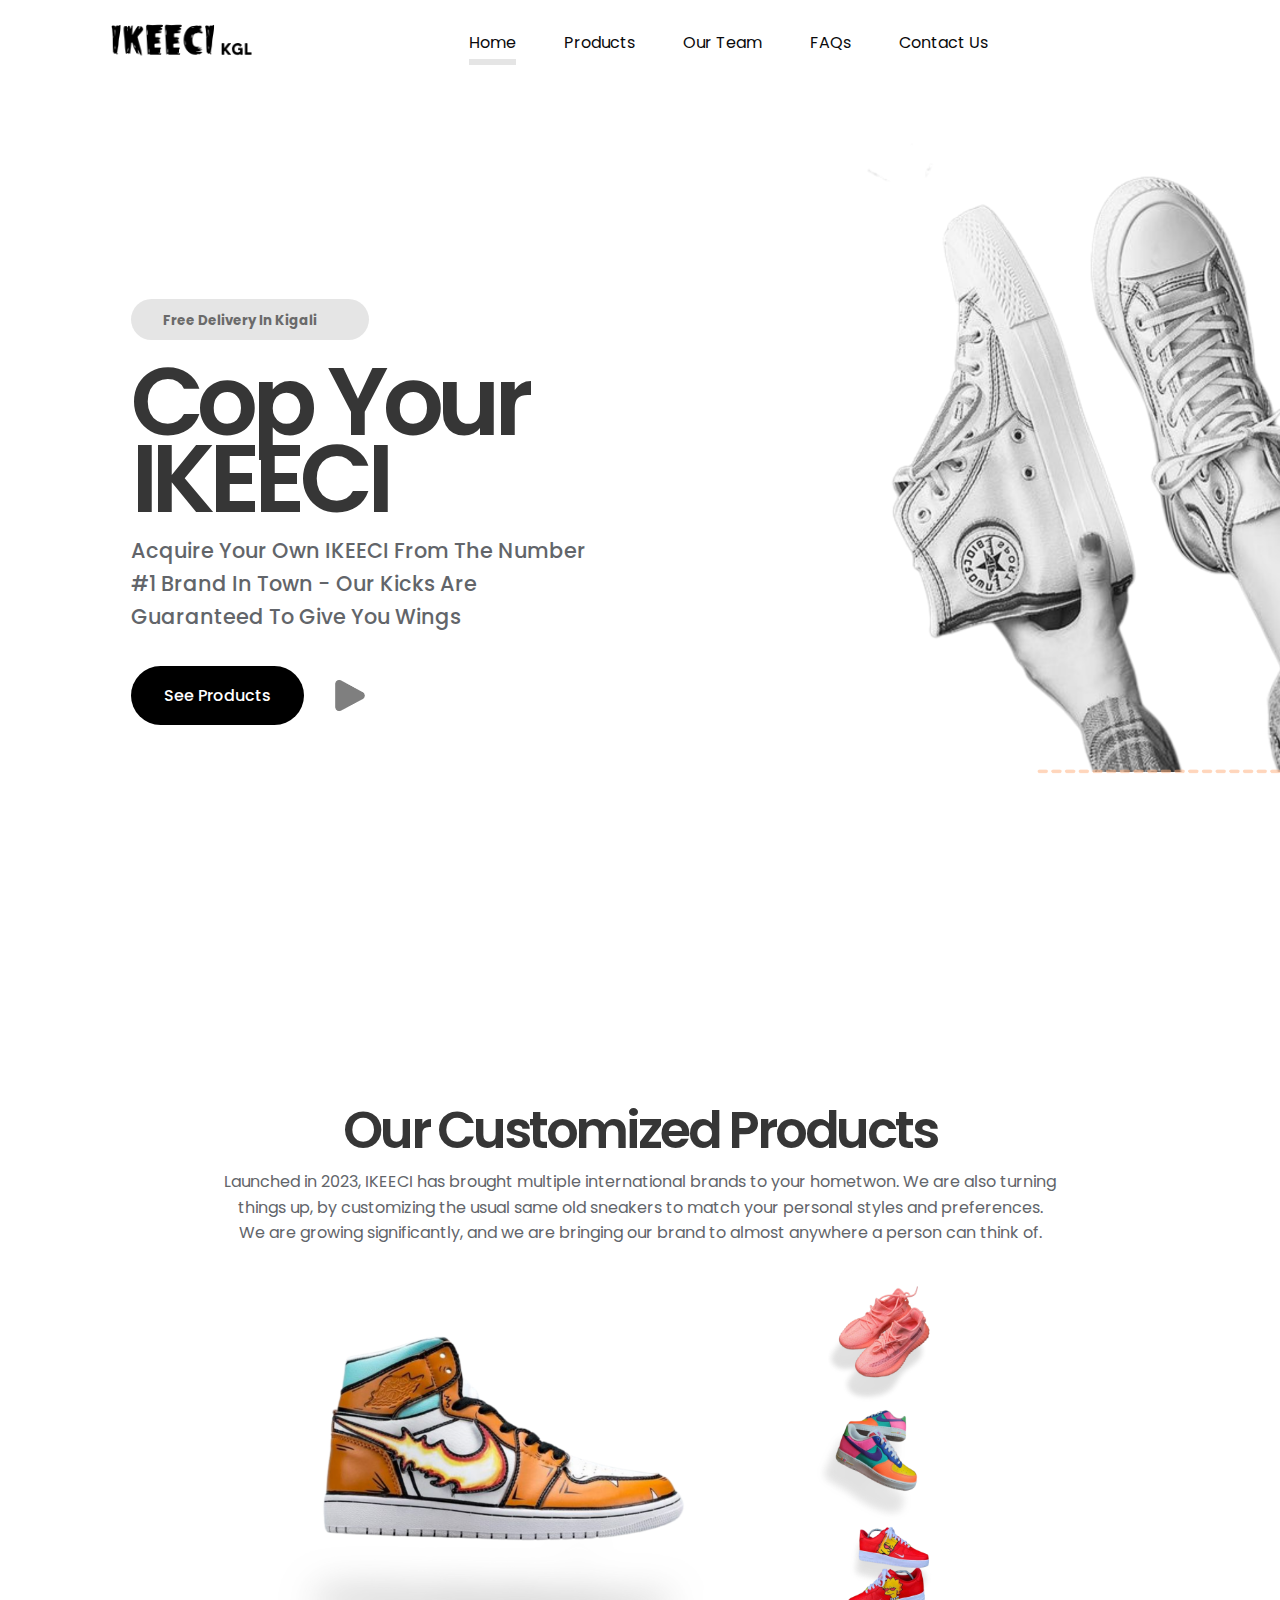
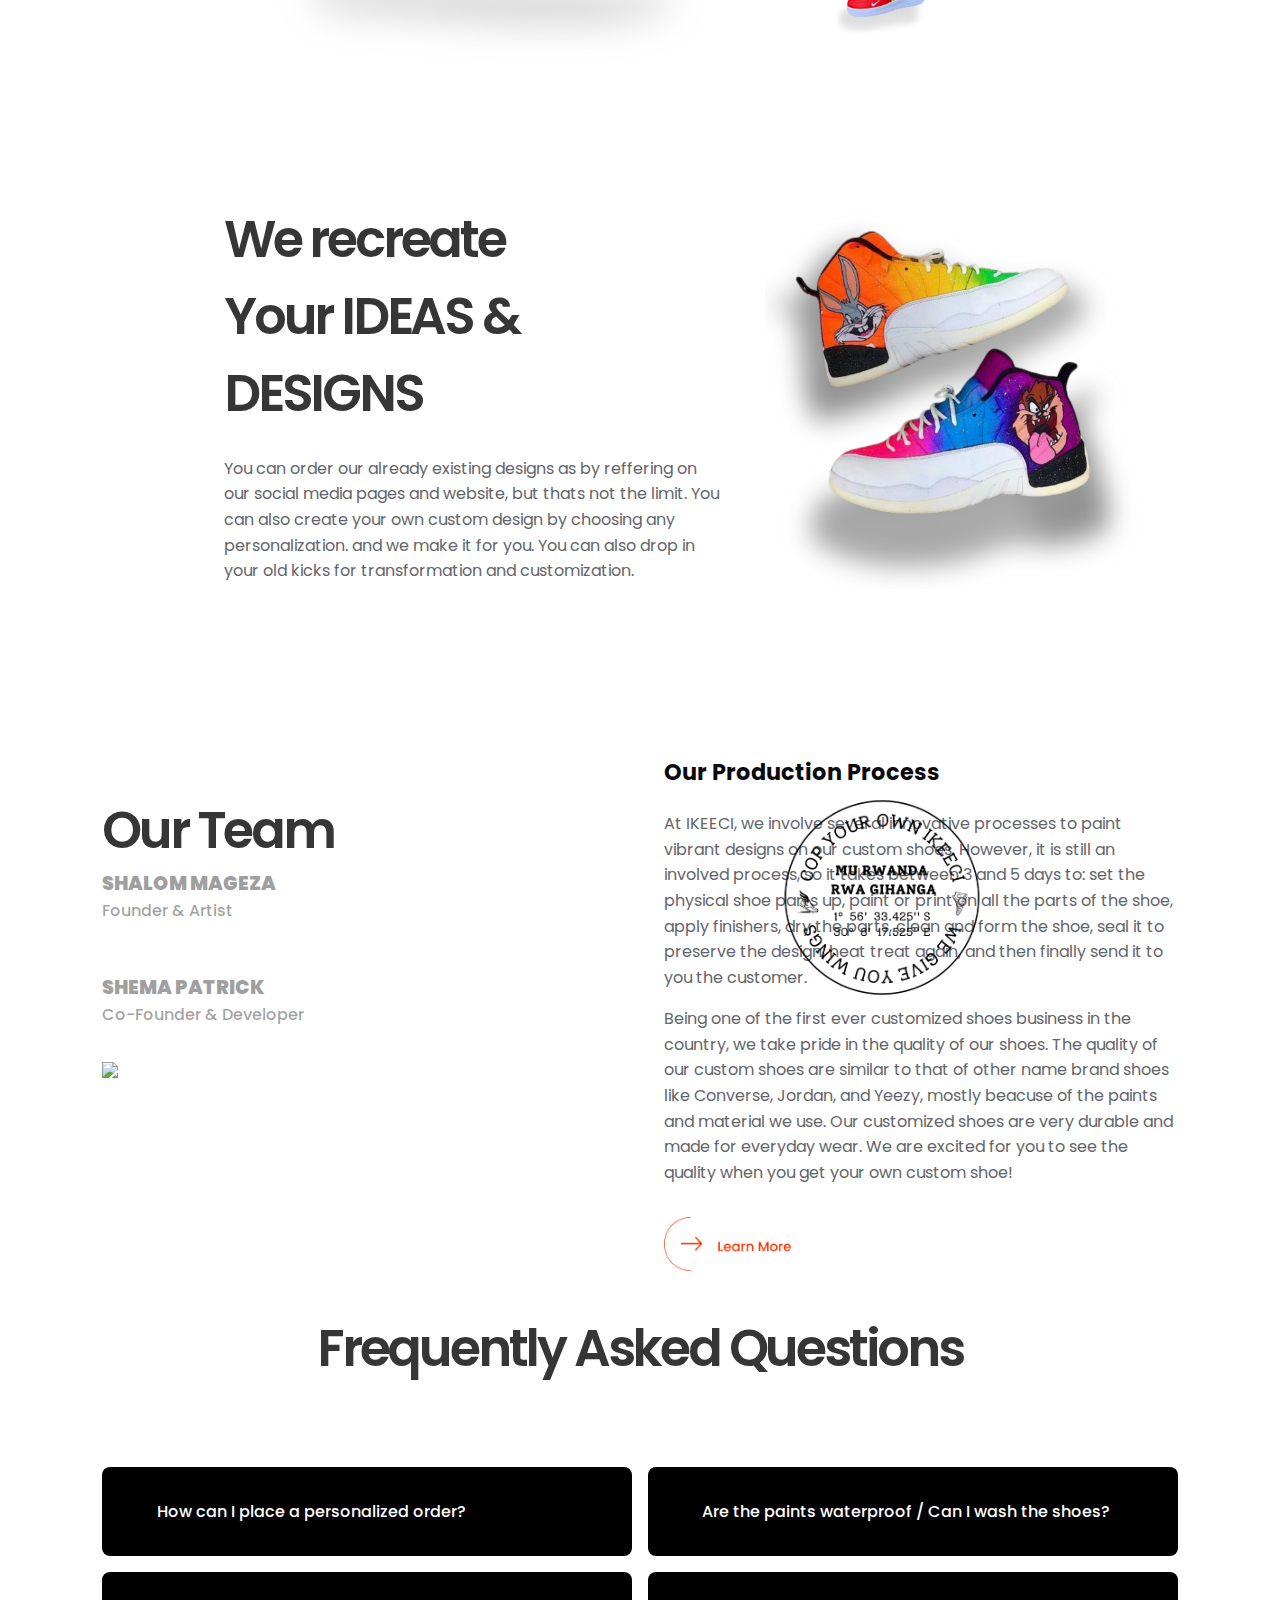
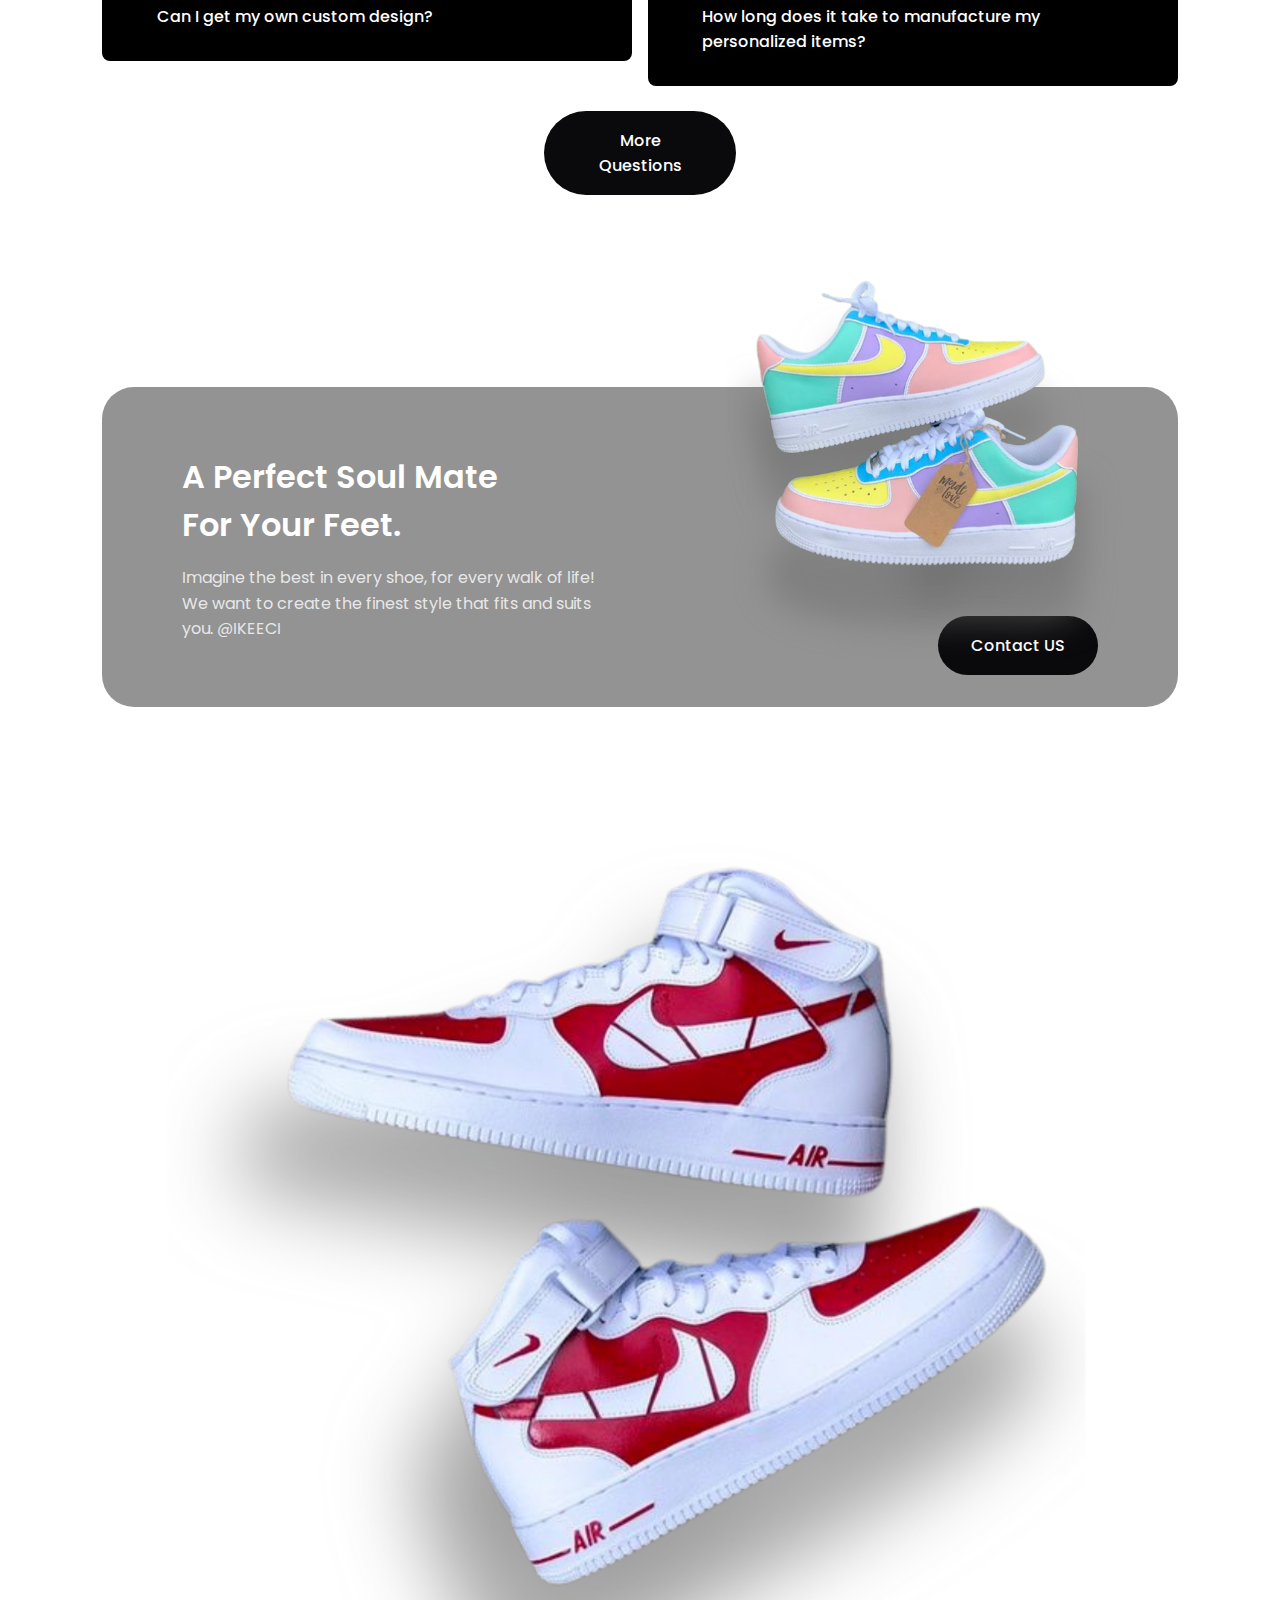
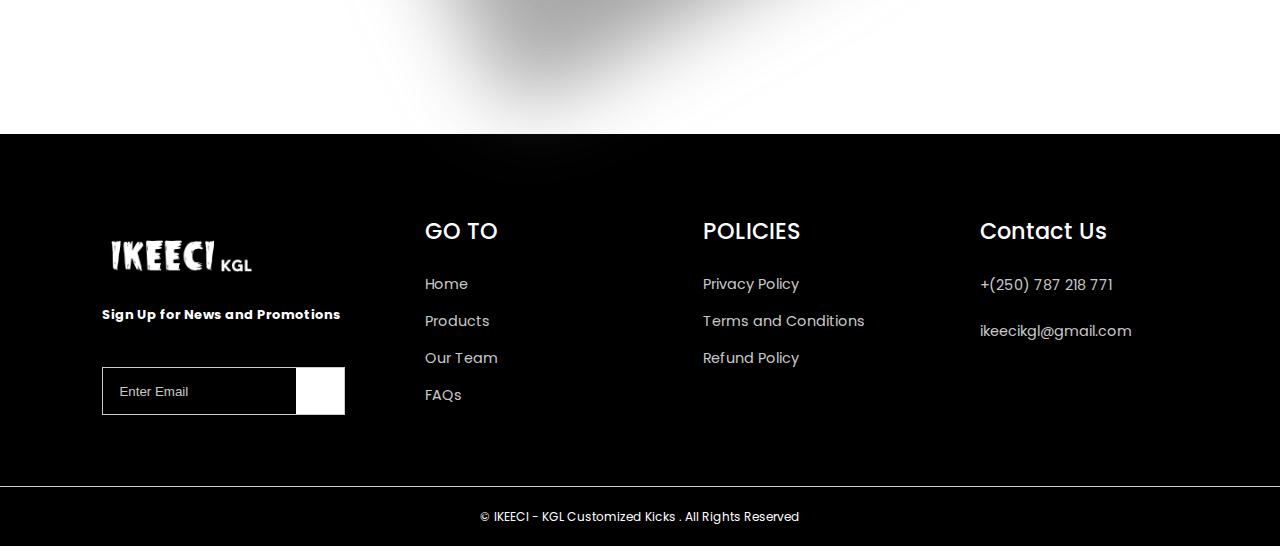
==== index.html @ 84739b05 "Update index.html" ====
<!DOCTYPE html>
<html lang="en">
<head>
    <meta charset="UTF-8">
    <meta http-equiv="X-UA-Compatible" content="IE=edge">
    <meta name="viewport" content="width=device-width, initial-scale=1.0">
    <title>Home - IKEECI</title>

    <!-- GOOGLE FONTS -->
    
    <link rel="preconnect" href="https://fonts.googleapis.com">
    <link rel="preconnect" href="https://fonts.gstatic.com" crossorigin>
    <link href="https://fonts.googleapis.com/css2?family=Abhaya+Libre:wght@800&family=Poppins:ital,wght@0,400;0,500;0,600;0,700;0,800;0,900;1,400;1,500;1,600;1,700;1,800;1,900&display=swap" rel="stylesheet">
     
    <!-- FAVICON -->
    <link rel="icon" type="image/x-icon" href="favicon.ico" />

    <!-- SWIPER JS CDN -->
    <link rel="stylesheet" href="https://unpkg.com/swiper@7/swiper-bundle.min.css"/>

    <!-- ICONSCOUT CDN -->
    <link rel="stylesheet" href="https://unicons.iconscout.com/release/v2.1.6/css/unicons.css">


    <!-- STYLESHEET -->
    <link rel="stylesheet" href="./css/style.css">
</head>
<body>
    <nav>
        <div class="container">
            <a href="index.html" class="logo"><img src="./images/logo2.png"></a>

            <ul>
                <li><a href="index.html" class="active">Home</a></li>
                <li><a href="#products">Products</a></li>
                <li><a href="#why-choose-us">Our Team</a></li>
                <li><a href="faqs.html">FAQs</a></li>
                <li><a href="/contact/index.html" >Contact Us</a></li>
            </ul>
<!-- 
            <input type="text" id="searchBox" placeholder="Search...">
            <button onclick="search()">Search</button>

            <div id="searchResults"></div> -->
            <div class="icons">
                <a><i class="uil uil-search"></i></a>
                <li><a href="cart.html" class="uil uil-shopping-basket" target="_blank"></a></li>
                <a><i class="uil uil-user"></i></a>
            </div>
            
            <button id="menu-btn"><i class="uil uil-bars"></i></button>
            <button id="close-btn"><i class="uil uil-multiply"></i></button>
        </div>
    </nav>
    <!--========================= END OF NAVBAR ========================-->




    <header>
        <div class="container">
            <div class="info">
                <div class="delivery">
                    <small><b>Free Delivery In Kigali</b></small>
                    <i class="uil uil-truck"></i>
                </div>
                <h1>Cop Your IKEECI </h1>
                <p>
                    Acquire Your Own IKEECI From The Number #1 Brand In Town - Our Kicks Are Guaranteed To Give You Wings
                </p>
                <div class="cta">
                    <a href="#products" class="btn btn-primary">See Products</a>
                    <a href="#" id="show-commercial-btn"><img src="./images/play.png"></a>
                </div>
            </div>

            <div class="header-image">
                <img src="./images/header.png">
            </div>
        </div>
    </header>
    <!--========================= END OF HEADER =========================-->


    <section id="commercial">
        <div class="container">
            <video controls autoplay>
                <source src="./images/commercial.mp4" type="video/mp4">
            </video>
            <div class="commercial-pictures">
                <img src="./images/3.png">
                <img src="./images/1.png">
                <img src="./images/2.png">
              </div>
        </div>
    </section>
    <!--======================== END OF COMMERCIAL ============================-->




    <section id="products">
        <div class="container">
            <H2>Our Customized Products</H2>
            <p>
                Launched in 2023, IKEECI has brought multiple international brands to your hometwon. 
                We are also turning things up, by customizing the usual same old sneakers to match 
                your personal styles and preferences. We are growing significantly, 
                and we are bringing our brand to almost anywhere a person can think of.
            </p>

            <img src="/images/product.png" alt="">

            <article>
                <div class="info">
                    <h2>We recreate <br> Your IDEAS & DESIGNS</h2>
                    <p>
                        You can order our already existing designs as by reffering on our social media pages and website,
                        but thats not the limit. You can also create your own custom design by choosing any personalization. 
                        and we make it for you. You can also drop in your old kicks for transformation and customization.
                    </p>
                </div>
                <div class="image">
                    <img src="./images/2.png">
                </div>
            </article>
        </div>
    </section>
    <!--=============================== END OF PRODUCTS ============================-->




    <section id="why-choose-us">
        <div class="container">
            <div class="head">
                <div class="left">
                    <h2>Our Team</h2>
                    <h6 style="font-size:larger; color: rgba(0, 0, 0, 0.372); "><b>SHALOM MAGEZA</b></h6>
                    <h5 style="font-size:medium; color: rgba(0, 0, 0, 0.372); ">Founder & Artist </h5>
                    
                    <br>
                    <br>
                    
                    <h6 style="font-size:larger; color: rgba(0, 0, 0, 0.372); "><b>SHEMA PATRICK</b></h6>
                    <h5 style="font-size:medium; color: rgba(0, 0, 0, 0.372); ">Co-Founder & Developer</h5>
                
                    
<!--                     <p style="margin-right: 15rem;" >
                        <br><b>Shalom Mageza</b> is the lead artist and founder of IKEECI - KGL Customzed Kicks. After completing
                        his first ever pair of custom sneakers in 2020 and posting them, Shalom was bombarded with
                        messages asking how people could get their hands on his shoes. He has now brought them to you
                        through IKEECI. You can now be assured that with Shalom's talent and experftise, you will own  
                        a piece wearable art that is not only unique and beautiful, but also extremely functional.
                    </p>
 -->
                    
                </div>
                
                <div class="right">
                    <div class="image">
                        <img src="./images/Stamp.png">
                    </div>
                </div>
            </div>

            <article style="margin-top: -10rem; margin-bottom:-10rem;" >
                <div class="image">
                    <img src="./images/why choose us.png">
                </div>
                <div class="info">
                    <h4 style="margin-top: -7rem;">Our Production Process</h4>
                    <p>
                        At IKEECI, we involve several innovative processes to paint vibrant designs on our custom shoes. 
                        However, it is still an involved process, so it takes between 3 and 5 days to: set the physical 
                        shoe parts up, paint or print on all the parts of the shoe, apply finishers, dry the parts, clean and form the shoe, 
                        seal it to preserve the design, heat treat again, and then finally send it to you the customer.
                    </p>
                    <p>
                        Being one of the first ever customized shoes business in the country, we take pride in the quality 
                        of our shoes. The quality of our custom shoes are similar to that of other name brand shoes like Converse, 
                        Jordan, and Yeezy, mostly beacuse of the paints and material we use. Our customized shoes are very durable 
                        and made for everyday wear. We are excited for you to see the quality when you get your own custom shoe!
                    </p>
                    <a href="#"><img src="./images/learn more.png"></a>
                </div>
            </article>
        </div>
    </section>
    <!--=============================== END OF WHY CHOOSE US ============================-->



    <section style="margin-top: -2rem;" id="faqs">
        <div class="container">
            <h2>Frequently Asked Questions</h2>
            <div class="content">

                <article>
                    <div class="icon"><i class="uil uil-plus"></i></div>
                    <div class="detail">
                        <h4>How can I place a personalized order?</h4>
                        <p>You can order our existing designs from our social media and website, or also create your own custom design by choosing any personalization. 
                            Send us a DM, email, or call us on our provided contacts</p>
                    </div>
                </article>

                <article>
                    <div class="icon"><i class="uil uil-plus"></i></div>
                    <div class="detail">
                        <h4>Are the paints waterproof / Can I wash the shoes?</h4>
                        <p>We use high quality waterproof leather paints. Yes you can wash the shoes.
                           Our items are primed before painting and the paint is sealed to fully retain its colors.</p>
                    </div>
                </article>

                <article>
                    <div class="icon"><i class="uil uil-plus"></i></div>
                    <div class="detail">
                        <h4>Can I get my own custom design?</h4>
                        <p>Each pair is painted to order and can therefore be completely personalized. You can send us any photo and description of your idea to create your own design.</p>
                    </div>
                </article>

                <article>
                    <div class="icon"><i class="uil uil-plus"></i></div>
                    <div class="detail">
                        <h4>How long does it take to manufacture my personalized items?</h4>
                        <p>After receiving an order, contacted the customer and have agreed on the design, we start painting and it takes up to 3 business days to be complete.</p>
                    </div>
                </article>
            </div>

            <a href="/faqs.html" class="btn"> More Questions</a>
        </div>
    </section>




    <section id="cta">
        <div class="container">
            <div class="info">
                <h3>A Perfect Soul Mate
                    <br>For Your Feet.</h3>
                <p>Imagine the best in every shoe, for every walk of life! 
                    We want to create the finest style that fits and suits you. @IKEECI</p>
            </div>
            <div class="image">
                <img style="width: 30rem;" src="./images/cta.png">
            </div>
            <a href="contact.html" class="btn">Contact US</a>
        </div>
    </section>
    <!--========================= END OF CT =========================-->


    <section id="why-choose-us">
        <div class="container">
            <div class="head">
                <div class="left">
                    <br><br><br>
                    <img style="margin-top:-10rem; margin-bottom:-12rem; " src="/images/1.png" alt="">
                </div>
            </div>
        </div>


    <footer>
        <div class="container">
            <div class="f1">
                <div class="logo">
                    <img src="./images/logo3.png">
                </div>
                <h6>Sign Up for News and Promotions</h6>
                <br><br>
                <div class="subscribe">
                    <input type="email" placeholder="Enter Email">
                    <button><i class="uil uil-arrow-right"></i></button>
                </div>
            </div>

            <div class="f2">
                <h4>GO TO</h4>
                <ul>
                    <li><a href="index.html">Home</a></li>
                    <li><a href="#products">Products</a></li>
                    <li><a href="#why-choose-us">Our Team</a></li>
                    <li><a href="faqs.html">FAQs</a></li>
                    
                </ul>
            </div>

            <div class="f3">
                <h4>POLICIES</h4>
                <ul>
                    <li><a href="/terms.html" target="_blank">Privacy Policy</a></li>
                    <li><a href="/terms.html" target="_blank">Terms and Conditions</a></li>
                    <li><a href="/terms.html" target="_blank">Refund Policy</a></li>
                </ul>
            </div>

            <div class="f4">
                <h4>Contact Us</h4>
                <p>
                    +(250) 787 218 771<br><br>
                    ikeecikgl@gmail.com
                </p>
                <ul class="socials">
                    <li><a href="https://instagram/apple" target="_blank"><i class="uil uil-instagram-alt"></i></a></li>
                    <li><a href="https://facebook/apple" target="_blank"><i class="uil uil-facebook"></i></a></li>
                    <li><a href="https://twitter/apple" target="_blank"><i class="uil uil-twitter"></i></a></li>
                </ul>
            </div>
        </div>

        <div class="copyright">
            <small> &copy; IKEECI - KGL Customized Kicks . All Rights Reserved</small>
        </div>
    </footer>

    <!-- SWIPER JS CDN -->
    <script src="./main.js"></script>

    <script>
        // open video
        const showCommercialBtn = document.querySelector("#show-commercial-btn");
        const commercial = document.querySelector("#commercial");
        showCommercialBtn.addEventListener('click', () => {
            commercial.style.display = "grid";
        });

        // close video
        document.body.addEventListener('click', (e) => {
            if(e.target.id === "commercial") {
                commercial.style.display = "none";
            }
        })
    </script>
</body>
</html>
---- css/style.css ----
:root {
  --color-primary: #000000;
  --color-primary-variant: #2727271f;
  --color-black: #0a0a0c;
  --color-dark: #62656a;
  --color-white: #fff;
  --color-light: rgba(255, 255, 255, 0.8);

  --width: 84%;
  --mobile-width: 92%;
}

* {
  margin: 0;
  padding: 0;
  outline: 0;
  border: 0;
  text-decoration: none;
  list-style: none;
  box-sizing: border-box;
}

html {
  scroll-behavior: smooth;
}

body {
  font-family: "Poppins", sans-serif;
  color: var(--color-dark);
  background: var(--color-white);
}

.container {
  width: var(--width);
  margin: 0 auto;
}

.logo img{
  width: 15rem;
}

img {
  width: 100%;
}

a {
  color: var(--color-black);
  transition: all 300ms ease;
}


h1,
h2,
h3,
h4,
h5 {
  color: rgb(54, 54, 54);
  font-weight: 600;
}

h1 {
  font-size: 6rem;
  letter-spacing: -0.4rem;
  line-height: 0.8;
}

h2 {
  font-size: 3.2rem;
  letter-spacing: -0.2rem;
}

h3 {
  font-size: 2rem;
}

h4,
h5 {
  font-size: 1.4rem;
  font-family: "poppins";
  font-weight: 500;
  color: var(--color-dark);
}

h5 {
  font-size: 0.9rem;
}

h6 {
  font-size: small;
  color: #fff;
}


p {
  line-height: 1.6;
}

.btn {
  padding: 1rem 2rem;
  border-radius: 3rem;
  font-weight: 500;
  background: var(--color-black);
  color: var(--color-white);
  border: 1px solid transparent;
  cursor: pointer;
  transition: all 300ms ease;
}

.btn:hover {
  background: var(--color-white);
  color: var(--color-black);
  border: 1px solid var(--color-black);
}

.btn-primary {
  background: var(--color-primary);
  color: var(--color-white);
}

section {
  max-width: 100vw;
  padding: 12rem 0 0;
}

/* ==================== NAVBAR ===================== */
nav {
  width: 100vw;
  height: 5rem;
  display: grid;
  place-items: center;
  position: fixed;
  z-index: 2;
  background: white;
}

/*
#searchBox {
  width: 200px;
  padding: 10px;
  margin-right: 10px;
}

#searchResults {
  margin-top: 20px;
  font-size: 16px;
  font-weight: bold;
}

*/


/* styles for navbar when window is scrolled using JavaScript */
.window-scroll {
  background: var(--color-primary);
  box-shadow: 0 1rem 1rem rgba(0, 0, 0, 0.1);
}

.window-scroll .logo{
  width: 5rem;
  content: url(images/logo2.png);
}

.window-scroll a{
  color: var(--color-white);
}

nav button {
  display: none;

}

nav .container {
  display: flex;
  justify-content: space-between;
  align-items: center;
}

nav .container ul {
  display: flex;
  gap: 3rem;
}

nav .container ul a {
  padding: 0 0 0.3rem;
}

nav .container ul a.active {
  border-bottom: 6px solid var(--color-primary-variant);
}

nav a:hover {
  color: var(--color-primary-variant);
}

nav .icons {
  display: flex;
  gap: 2rem;
  font-size: 1.2rem;
}

/* ====================== HEADER ======================= */
header {
  background: url("./images/header\ vector.png") no-repeat center center/cover;
  height: 100vh;
  max-width: 100vw;
  position: relative;
  top: 5rem;
  display: grid;
  place-items: center;
}

header .container {
  display: grid;
  grid-template-columns: 30rem auto 17rem;
  align-items: center;
  max-height: 100%;
  margin-top: -3rem;
}

header .header-image{
  width: 40rem;
  margin-left: 15rem;
}

header .container .info .delivery {
  background: var(--color-primary-variant);
  width: max-content;
  padding: 0.5rem 2rem;
  border-radius: 2rem;
  color: var(--color-black);
  margin-bottom: 1.5rem;
}

header .container .info .delivery i {
  display: inline-block;
  transform: rotateY(180deg);
  margin-left: 1rem;
}

header .container .info .delivery {
color: rgb(106, 106, 106);
}

header .container .info p {
  font-size: 1.3rem;
  font-weight: 500;
  margin: 1rem 0 2rem;
}

header .container .info .cta {
  display: flex;
  align-items: center;
}

header .container .info .cta img {
  width: 3rem;
  transition: all 300ms ease;
  opacity: 50%;
}


header .container .info .cta img:hover {
  opacity: 100%;
}


header .container .info .cta a:last-child {
  display: flex;
  align-items: center;
  gap: 1rem;
  margin-left: 1.4rem;
  font-weight: 500;
}

header .container .info .cta a:last-child:hover {
  color: var(--color-dark);
}

header .container .info .cta a:last-child:hover img {
  filter: saturate(0);
}

/* ============================ COMMERCIALS ======================= */
section#commercial {
  background: var(--color-primary-variant);
  width: 100vw;
  height: 100vh;
  position: fixed;
  top: 0;
  left: 0;
  z-index: 10;
  padding: 0;
  display: grid;
  place-items: center;
  display: none;
}

section#commercial .container {
  width: 50%;
  box-shadow: 0 2rem 3rem rgba(0, 0, 0, 0.5);
  background-color: #62656a6b;
  display: flex;
  flex-wrap: wrap;
}


section#commercial .container video {
  width: 50%;
}

section#commercial .container .commercial-pictures {
  margin: 6rem;
  flex: 25%;
  max-width: 25%;
  padding: 0 4px;
}


section#commercial .container .commercial-pictures img {
  margin-top: 8px;
  vertical-align: middle;
  height: 11rem;
}



/* ============================= PRODUCTS ============================= */
section#products .container {
  width: 65%;
}

section#products .container > h2,
section#products .container > p {
  text-align: center;
}

section#products article {
  display: grid;
  grid-template-columns: 1fr 1fr;
  align-items: center;
  margin-top: 5rem;
}

section#products article p {
  margin: 1.5rem 0 1rem;
}

section#products article:last-child {
  grid-template-columns: 60% 40%;
}

section#products article:last-child .image {
  margin-right: -8rem;
}

section#products a:hover {
  text-decoration: underline;
}

/* ====================== WHY CHOOSE US ==================== */
section#why-choose-us .container .head {
  display: flex;
  justify-content: space-between;
}

section#why-choose-us .container .head .left h4 {
  font-style: italic;
}

section#why-choose-us .container .head .right {
  display: flex;
  gap: 2rem;
  width: 16rem;
}

section#why-choose-us .container .head .right .image {
  position: absolute;
  width: 15rem;
  margin-top: -4rem;
  margin-left: -10rem;
}

section#why-choose-us .container .head .right h4 {
  margin-top: 1rem;
  color: var(--color-black);
  font-weight: 700;
}

section#why-choose-us .container article {
  display: grid;
  grid-template-columns: 1fr 1fr;
  align-items: center;
  gap: 3rem;
  margin-top: 6rem;
}

section#why-choose-us .container article h4 {
  margin-bottom: 1.4rem;
  color: var(--color-black);
  font-weight: 700;
}

section#why-choose-us .container article p {
  margin-bottom: 1rem;
}

section#why-choose-us .container article a {
  display: inline-block;
  margin-top: 1rem;
}

section#why-choose-us .container article a img {
  width: 8rem;
  transition: all 300ms ease;
}

section#why-choose-us .container article a:hover img {
  filter: saturate(0);
}


/* =================== TESTIMONIALS ================= */
.swiper {
  width: var(--width);
  height: 100%;
  margin-top: 12rem;
}

.swiper-wrapper {
  width: var(--width);
  margin-bottom: 3rem;
}

.swiper-slide {
  display: flex;
  align-items: center;
  gap: 5rem;
}


.swiper-pagination-bullet {
  background: var(--color-primary);
}

/* ========================== FAQS =========================== */
section#faqs h2 {
  text-align: center;
  margin-bottom: 5rem;
}

section#faqs .content {
  display: grid;
  grid-template-columns: 1fr 1fr;
  gap: 1rem;
}

section#faqs .content article {
  padding: 2rem;
  border-radius: 0.5rem;
  display: flex;
  gap: 1.4rem;
  height: fit-content;
  background: var(--color-primary);
  cursor: pointer;
}

section#faqs .content article h4 {
  color: var(--color-white);
  font-size: 1rem;
}

section#faqs .content article i {
  color: var(--color-white);
  font-size: 1.2rem;
}

section#faqs .content article p {
  margin-top: 1rem;
  color: var(--color-light);
  display: none;
}

section#faqs .content article.open p {
  display: block;
}

section#faqs a.btn {
  display: block;
  margin: 0 auto;
  width: 12rem;
  text-align: center;
  margin-top: 1.6rem;
}

/* =============================== CTA ============================== */
section#cta .container {
  background: rgba(0, 0, 0, 0.425);
  display: flex;
  justify-content: space-between;
  align-items: center;
  padding: 2rem 5rem;
  border-radius: 2rem;
  position: relative;
  height: 20rem;
}

section#cta .container .info {
  width: 26rem;
}

section#cta .container .info h3 {
  margin-bottom: 1rem;
  color: var(--color-white);
}

section#cta .container .info p {
  color: var(--color-light);
}

section#cta .container .image {
  position: absolute;
  top: -8rem;
  right: 1%;
}

section#cta .container .btn {
  align-self: flex-end;
}

section#cta .container .btn:hover {
  background-color: white;

}

/* ======================= FOOTER ======================== */
footer {
  background: var(--color-primary);
  margin-top: 8rem;
  padding-top: 5rem;
  font-size: 0.9rem;
  color: var(--color-light);
}

footer .container {
  display: grid;
  grid-template-columns: repeat(4, 1fr);
  gap: 5rem;
  justify-content: space-between;
}

footer .container h4 {
  color: var(--color-white);
  margin-bottom: 1.6rem;
}

footer .container .f1 .logo {
  width: 13rem;
}

footer .container .f1 p {
  margin: 1rem 0 2rem;
}

footer .container .f1 .subscribe {
  border: 1px solid var(--color-light);
  display: flex;
  align-items: center;
  justify-content: space-between;
  height: 3rem;
}

footer .container .f1 .subscribe input {
  background: transparent;
  color: var(--color-white);
  margin-left: 1rem;
}

footer .container .f1 .subscribe input::placeholder {
  color: var(--color-light);
}

footer .container .f1 .subscribe button {
  background: var(--color-white);
  color: var(--color-black);
  transition: all 300ms ease;
  width: 3rem;
  height: 100%;
  font-size: 1.3rem;
}

footer .container .f1 .subscribe button:hover {
  background: var(--color-light);
  color: var(--color-primary);
  cursor: pointer;
}

footer .container ul li {
  margin-bottom: 1rem;
}

footer .container ul li a {
  color: var(--color-light);
}

footer .container ul li a:hover {
  color: var(--color-white);
  text-decoration: underline;
}

footer .container .f4 p {
  margin-bottom: 1.6rem;
}

footer .container .socials {
  display: flex;
  gap: 1rem;
  font-size: 1.4rem;
}

footer .copyright {
  text-align: center;
  margin-top: 4rem;
  padding: 1.2rem 0;
  color: var(--color-white);
  border-top: 1px solid var(--color-light);
}

/* ========== MEDIA LESS THAN 13 INCHES - DESIGN SIZE ===============*/
@media screen and (max-width: 1200px) {
  header .container .info .cta #show-commercial-btn {
    display: none;
  }

}

/* ==================== MEDIA QUERIES (TABLETS) ===================== */
@media screen and (max-width: 1024px) {
  h1 {
    font-size: 4.4rem;
    letter-spacing: 1px;
  }

  h2 {
    font-size: 2.7rem;
    letter-spacing: -1px;
  }

  h3 {
    font-size: 2.2rem;
  }

  h4 {
    font-size: 1.2rem;
  }

  h5 {
    font-size: 0.9rem;
  }

  p {
    line-height: 1.6rem;
    font-size: 0.9rem;
  }

  .container {
    width: var(--mobile-width);
  }

  section {
    overflow-x: hidden;
  }

  /* =================== NAVBAR ===================== */
  nav .container {
    width: 100%;
  }

  nav .container .logo {
    margin-left: 1rem;
  }

  nav .container ul {
    position: fixed;
    top: 0;
    left: 0;
    flex-direction: column;
    width: 16rem;
    height: 100vh;
    background: var(--color-primary);
    box-shadow: 1rem 0 2rem rgba(0, 0, 0, 0.2);
    z-index: 3;
    display: none;
  }

  nav .container ul li {
    height: 4.6rem;
    display: flex;
    align-items: center;
  }

  nav .container ul li a {
    width: 100%;
    padding: 0 0 1rem 2rem;
  }

  nav .container ul li a:hover {
    padding-left: 3rem;
  }

  nav button {
    display: inline-block;
    cursor: pointer;
    background: transparent;
    color: var(--color-black);
    margin-right: 1rem;
    font-size: 1.6rem;
  }

  nav button#close-btn {
    display: none;
  }

  /* ================== HEADER ================== */
  header {
    top: 7rem;
    height: 100%;
  }

  header .container {
    grid-template-columns: 1fr 1fr;
    gap: 0;
    margin-top: 0;
  }

  /* header .container .info .cta #show-commercial-btn {
    display: none;
  } */

  /* ================== PRODUCTS ================== */
  section#products .container {
    width: var(--mobile-width);
  }

  /* ================== FAQs ================== */
  section#faqs h2 {
    margin-bottom: 3rem;
  }

  section#faqs .content {
    grid-template-columns: 1fr;
  }

  section#faqs .content article {
    padding: 1.5rem;
  }

  /* ================== CTA ================== */
  section#cta .container {
    padding: 4rem 2rem;
    background-color: #00000084;
  }

  section#cta .info {
    align-self: flex-start;
  }

  section#cta .container .image {
    position: absolute;
    right: -2rem;
    margin-top: -4rem;
  }

  section#cta .container .btn {
    z-index: 1;
  }

  footer .container {
    grid-template-columns: 1fr 1fr;
  }

}

/* ====================== MEDIA QUERIES (MOBILE PHONES ======================== */
@media screen and (max-width: 600px) {
  h1 {
    font-size: 3.4rem;
  }

  h2 {
    font-size: 2.4rem;
  }

  h3 {
    font-size: 1.6rem;
  }

  h4 {
    font-size: 0.96rem;
  }

  h5 {
    font-size: 0.7rem;
  }

  p {
    font-size: 0.84rem;
  }

  section {
    padding-top: 8rem;
  }

  /* ==================== NAVBAR ===================== */
  nav .container .icons {
    gap: 1rem;
  }

  /* ==================== HEADER ===================== */
  header .container {
    grid-template-columns: 1fr;
    text-align: center;
  }

  header .delivery {
    display: none;
  }

  header .container .info p {
    font-size: 1rem;
  }

  header .container .cta {
    flex-direction: column;
    /* margin-top: 1.4rem; */
    gap: 1rem;
  }

  header .container .header-image {
    grid-row: 1;
    width: 60vw;
    margin: 0 auto;
  }

  /* ==================== PRODUCTS ===================== */
  section#products {
    margin-top: 4rem;
  }

  section#products .container article {
    grid-template-columns: 1fr;
    text-align: center;
    gap: 1.4rem;
  }

  section#products .container article p {
    margin: 1rem 0;
  }

  section#products .container article .image {
    width: 100%;
    padding-left: 5rem;
  }

  /* ==================== WHY CHOOSE US ===================== */
  section#why-choose-us .container .head .right {
    margin-right: -5rem;
    margin-top: 5rem;
  }

  section#why-choose-us .container article {
    grid-template-columns: 1fr;
    gap: 1rem;
    text-align: center;
  }

  /* ==================== CTA ===================== */
  section#cta .container {
    flex-direction: column;
    height: fit-content;
    padding: 2rem;
  }

  section#cta .container .info {
    width: 100%;
  }

  section#cta .container .info h3 {
    font-size: 2.3rem;
  }

  section#cta .container .info p {
    font-size: 1rem;
  }

  section#cta .container .image {
    position: relative;
    top: 5rem;
    left: 3%;
  }

  /* ==================== FOOTER ===================== */
  footer .container {
    grid-template-columns: 1fr;
    gap: 3rem;
    text-align: center;
  }

  footer .container .logo {
    margin: 0 auto;
  }

  footer .socials {
    justify-content: center;
  }

  footer .socials i {
    font-size: 1.5rem;
  }

}
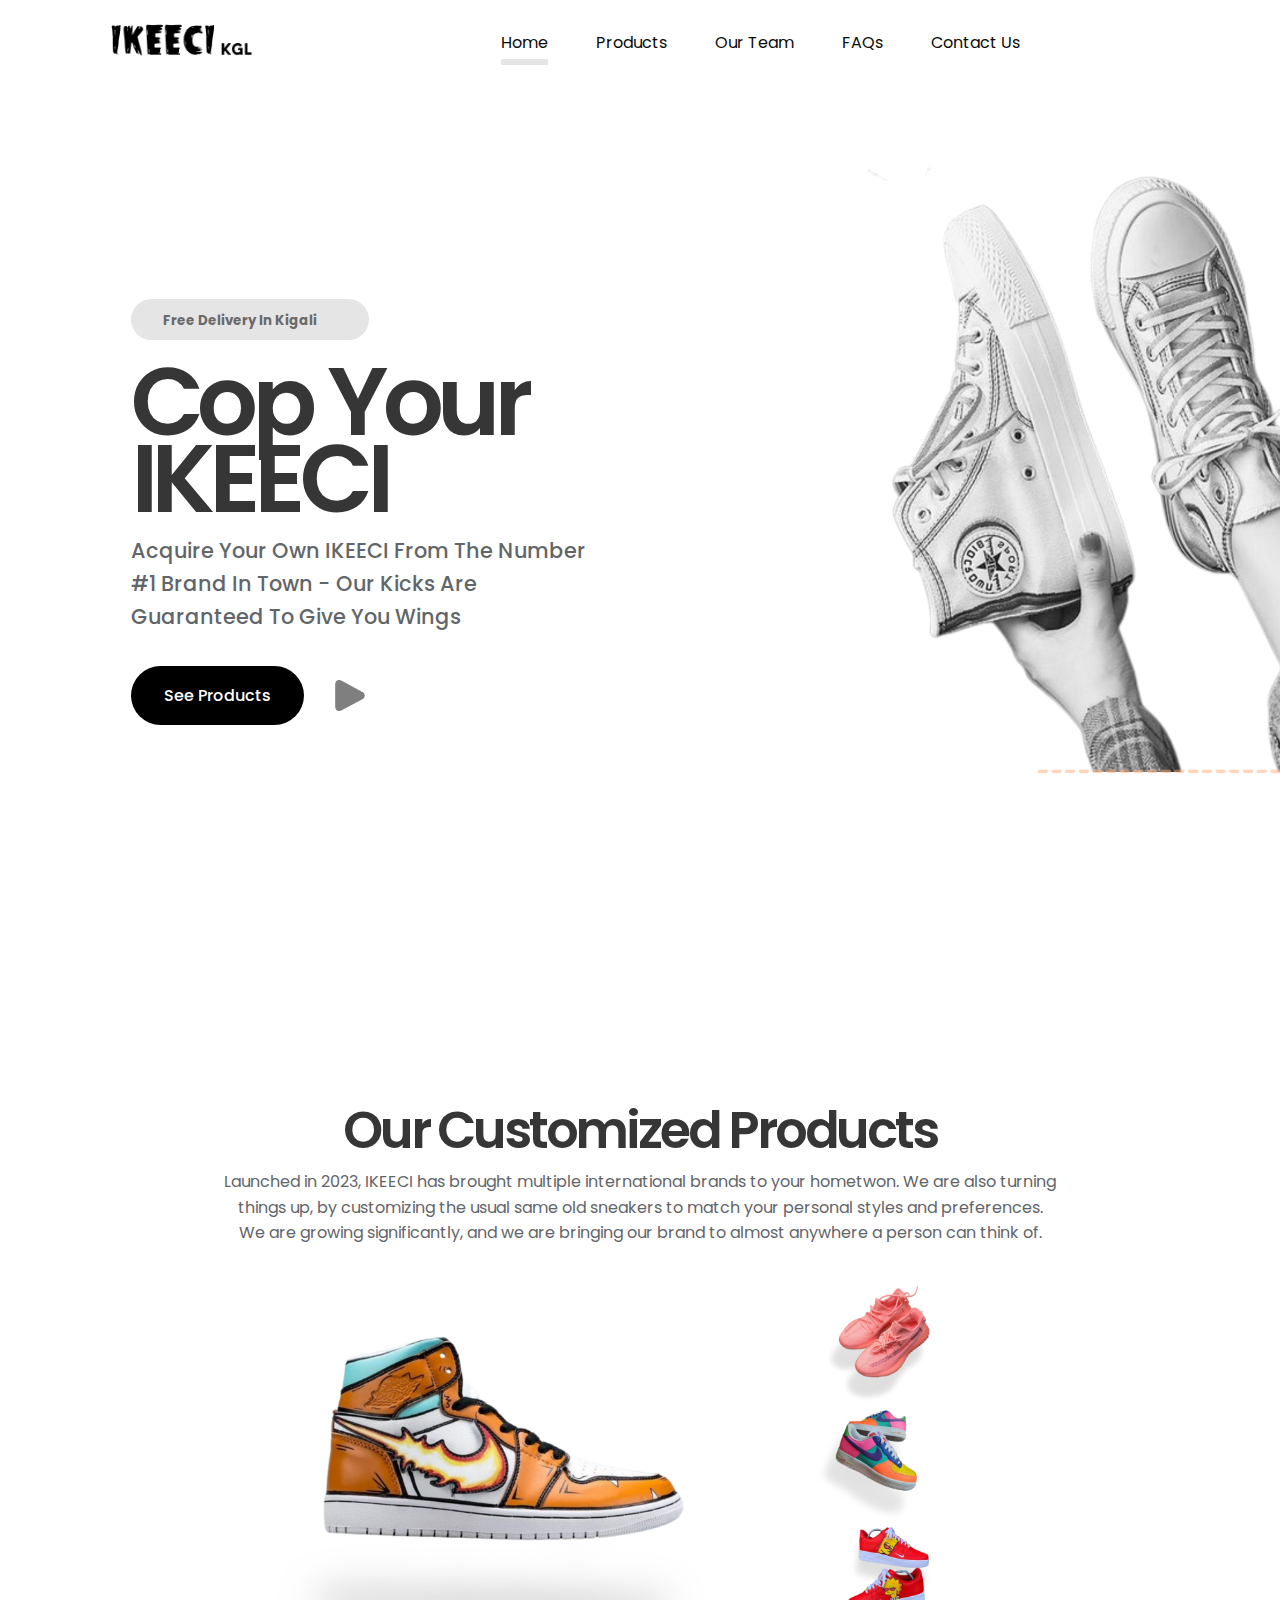
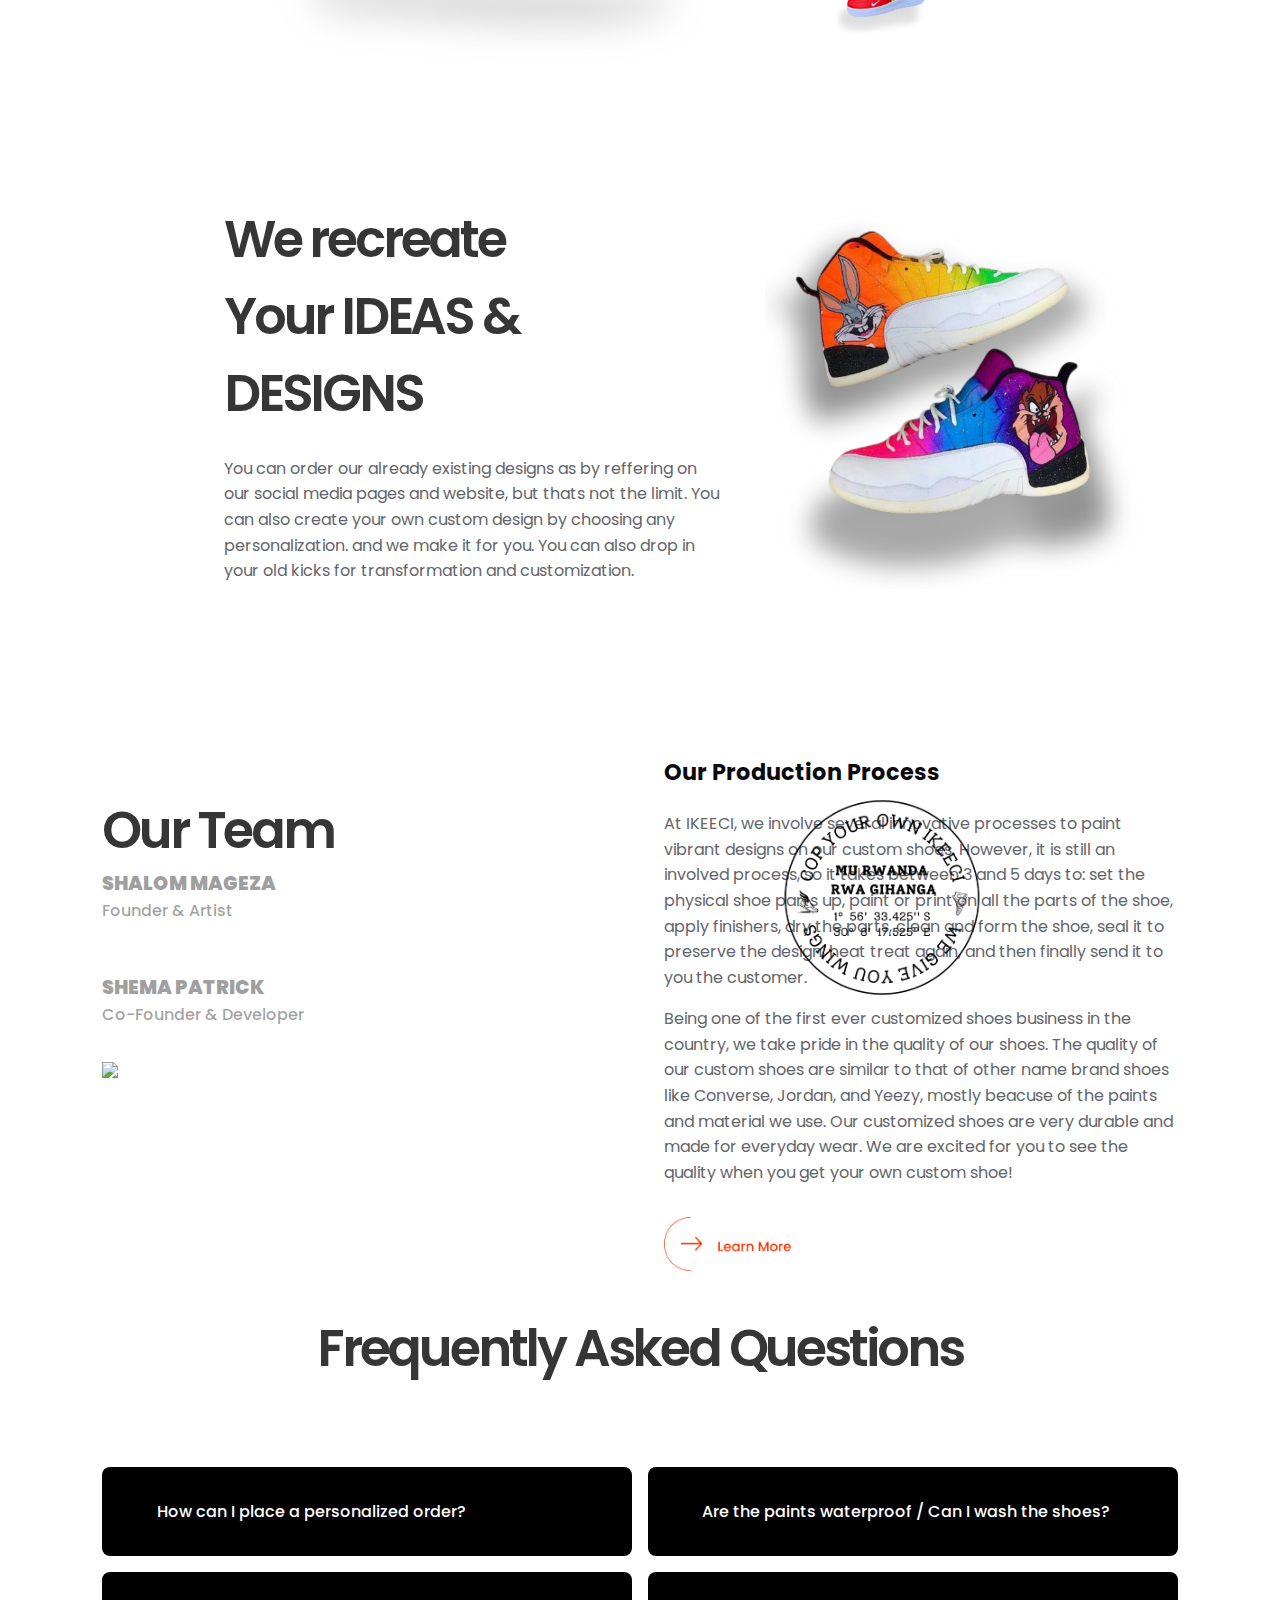
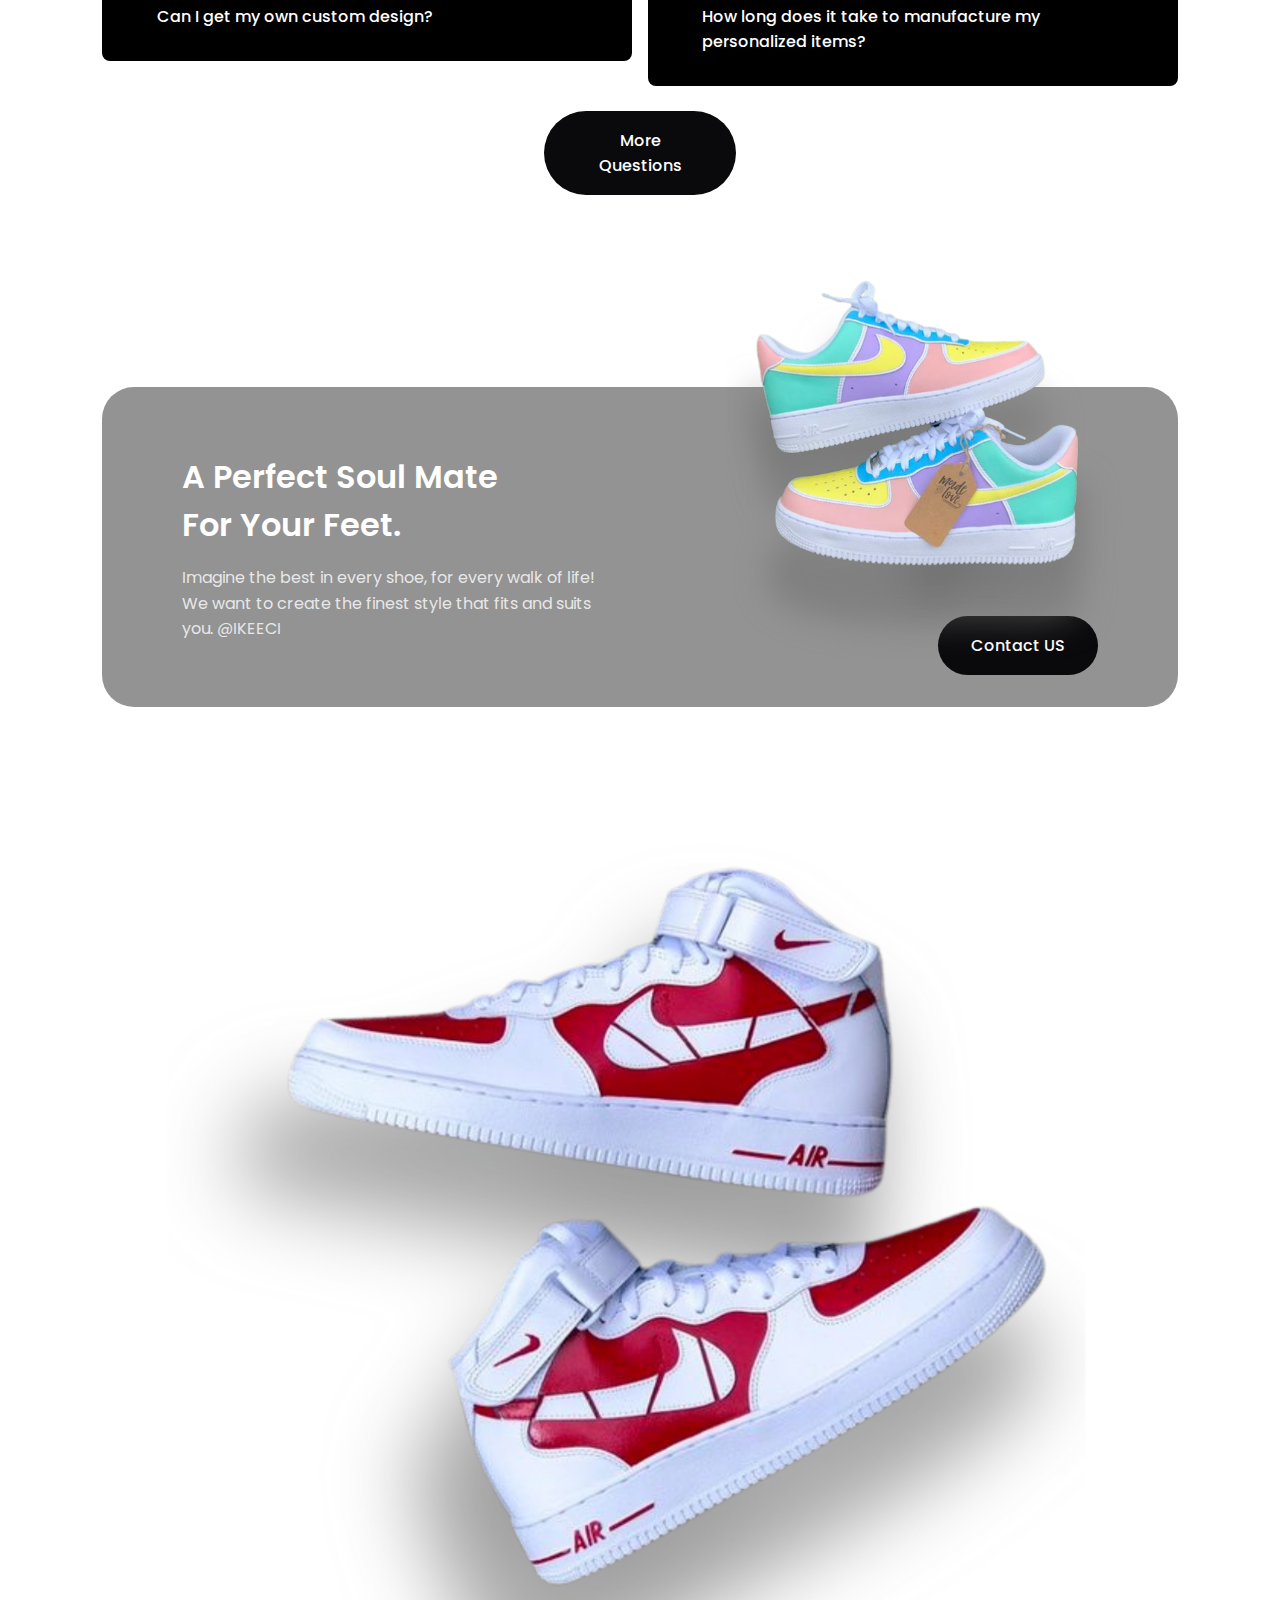
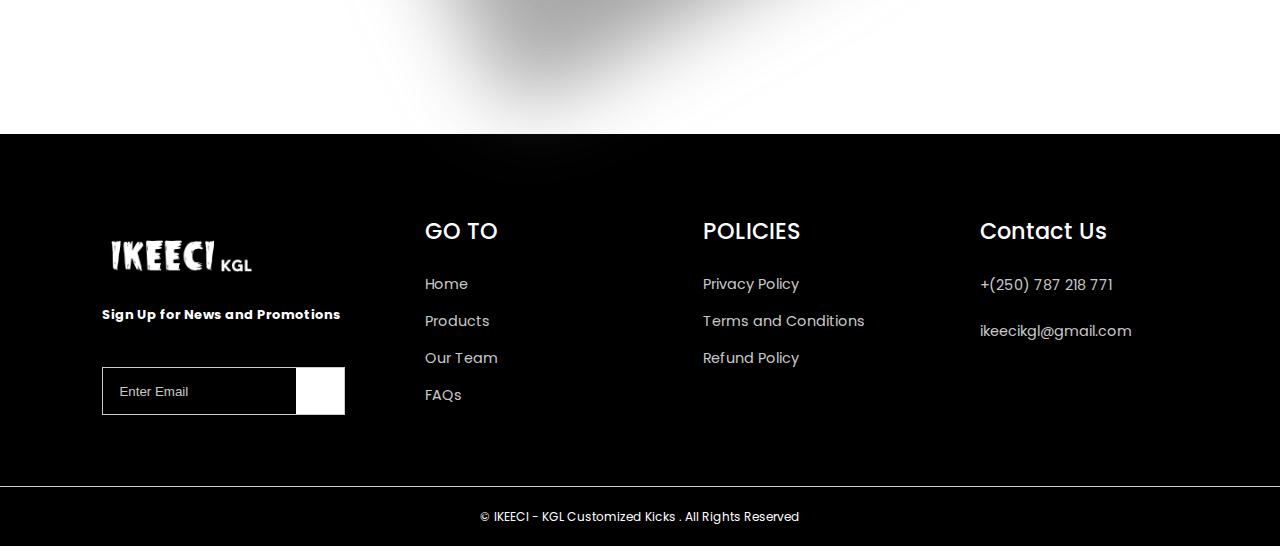
==== commit 81afdd05: "Update index.html" ====
--- a/index.html
+++ b/index.html
@@ -35,7 +35,7 @@
                 <li><a href="#products">Products</a></li>
                 <li><a href="#why-choose-us">Our Team</a></li>
                 <li><a href="faqs.html">FAQs</a></li>
-                <li><a href="/contact/index.html" >Contact Us</a></li>
+                <li><a href="/Contact/index.html" >Contact Us</a></li>
             </ul>
 <!-- 
             <input type="text" id="searchBox" placeholder="Search...">
@@ -43,9 +43,9 @@
 
             <div id="searchResults"></div> -->
             <div class="icons">
-                <a><i class="uil uil-search"></i></a>
+<!--                 <a><i class="uil uil-search"></i></a> -->
                 <li><a href="cart.html" class="uil uil-shopping-basket" target="_blank"></a></li>
-                <a><i class="uil uil-user"></i></a>
+<!--                 <a><i class="uil uil-user"></i></a> -->
             </div>
             
             <button id="menu-btn"><i class="uil uil-bars"></i></button>
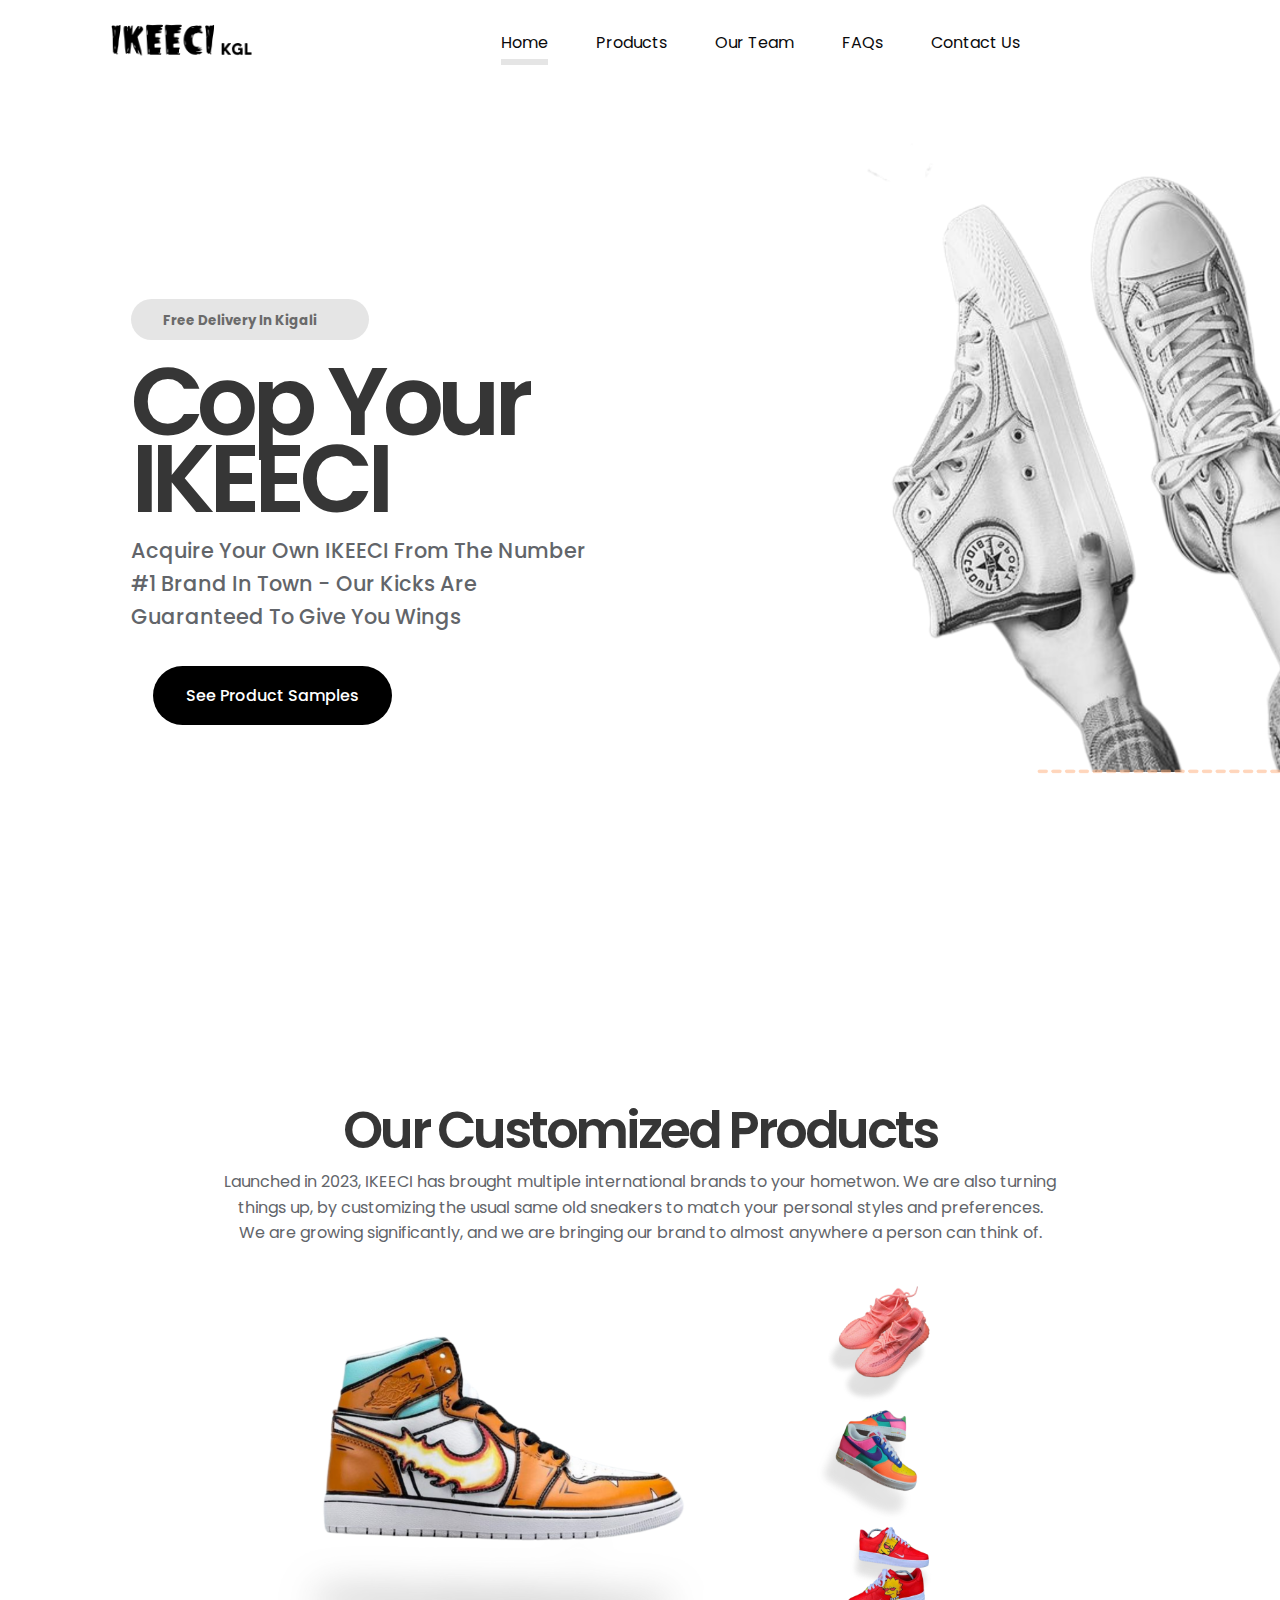
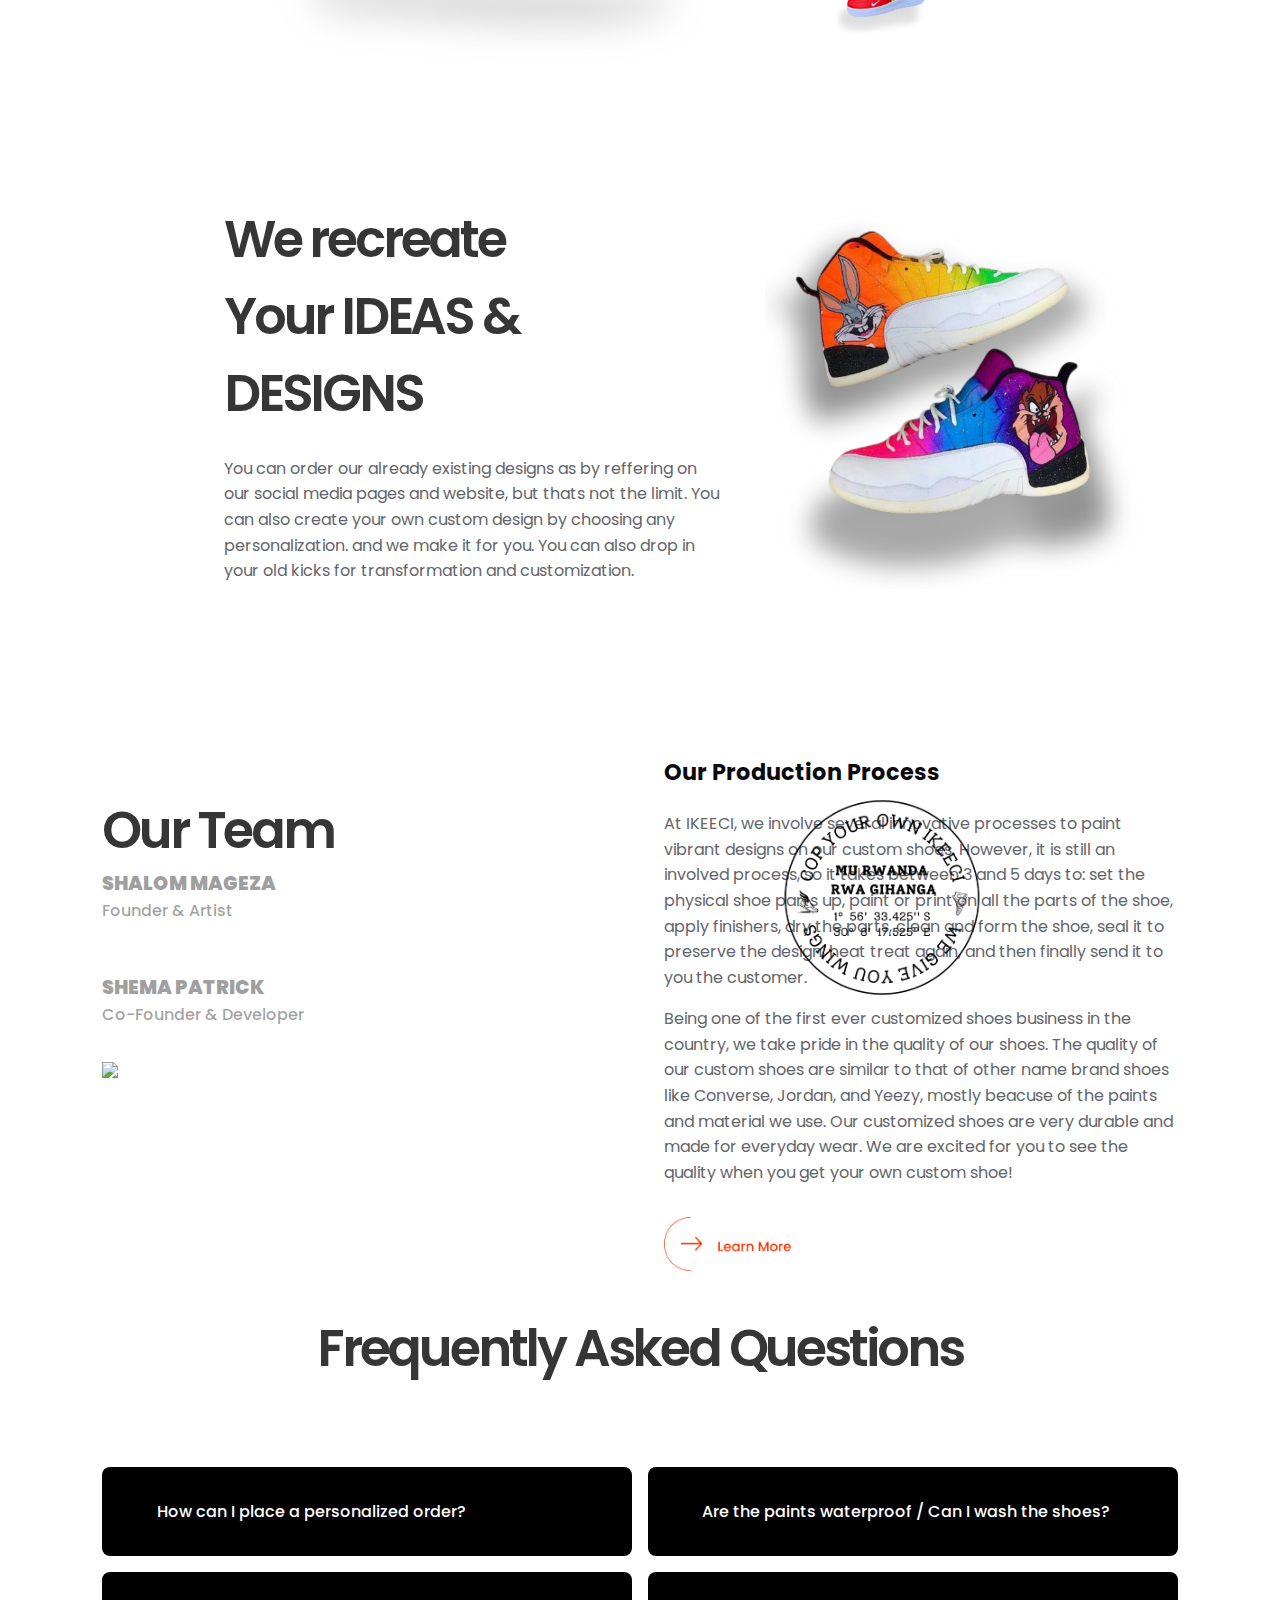
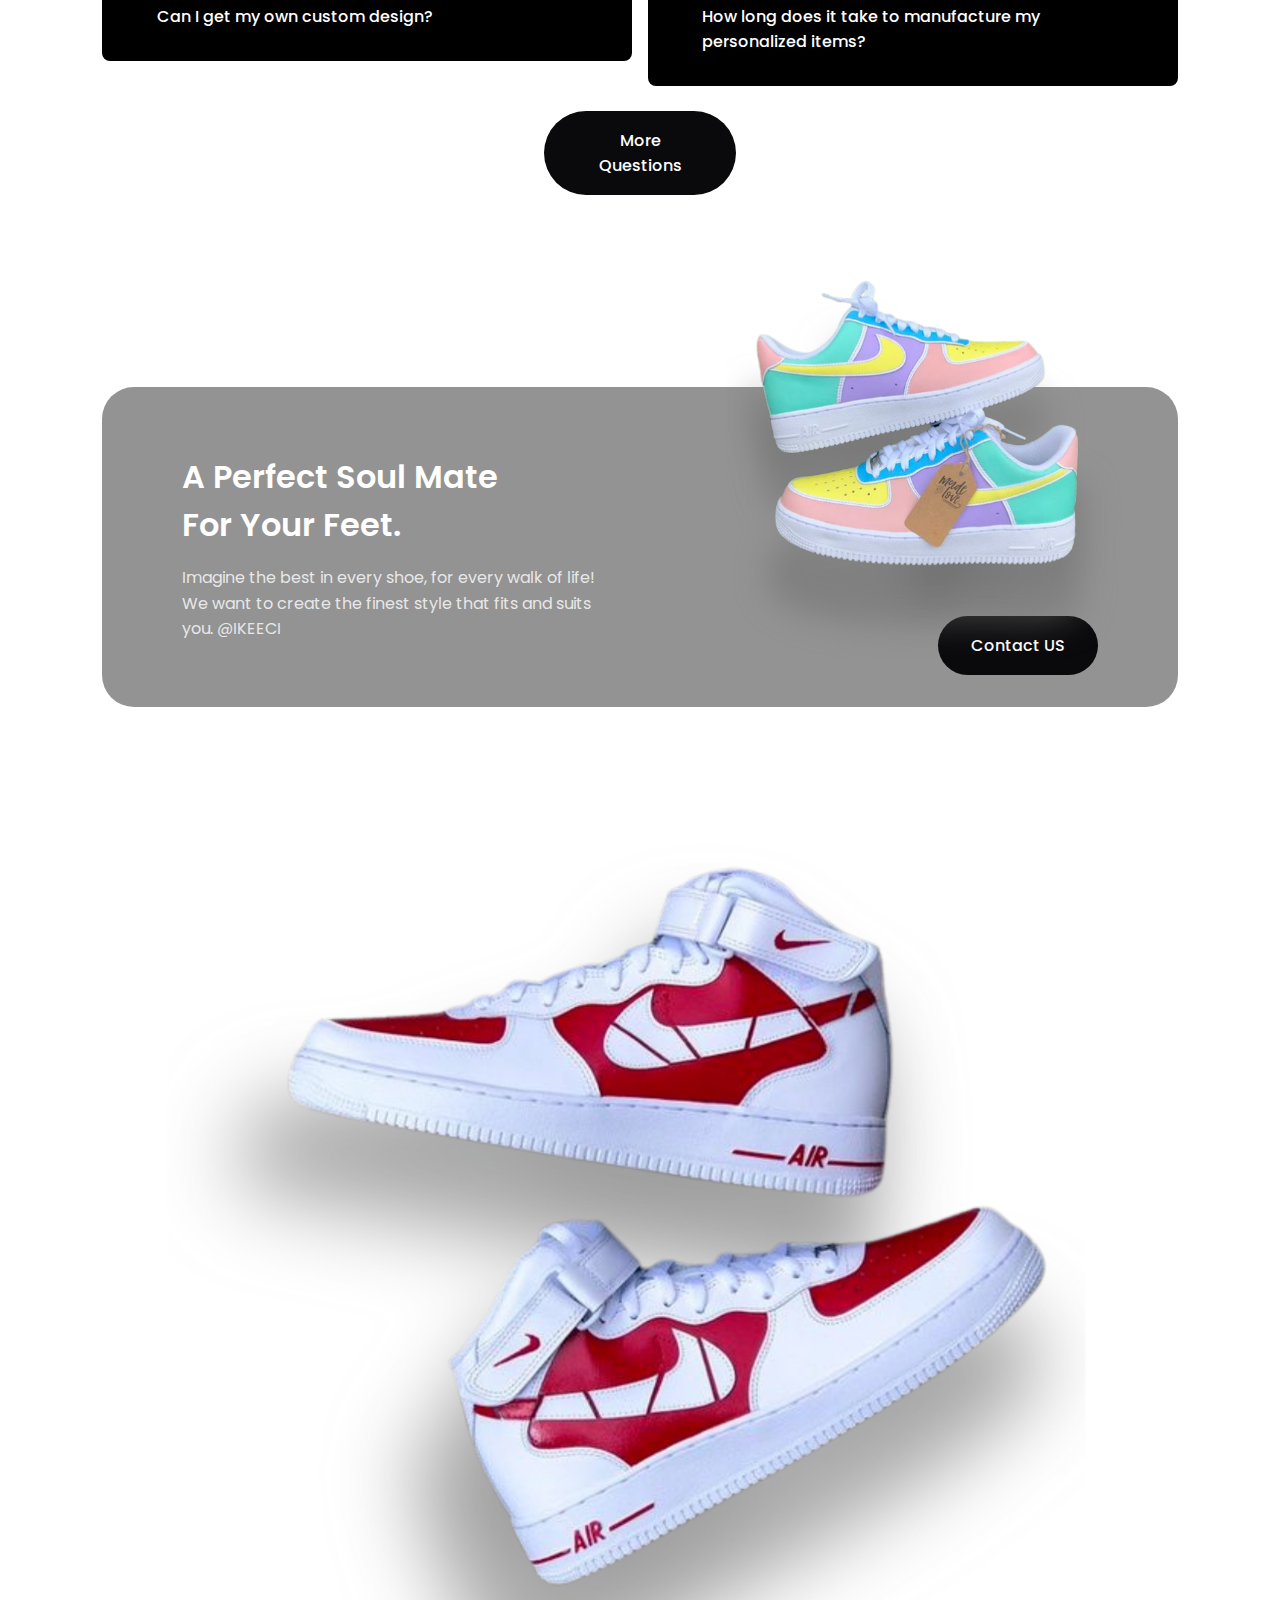
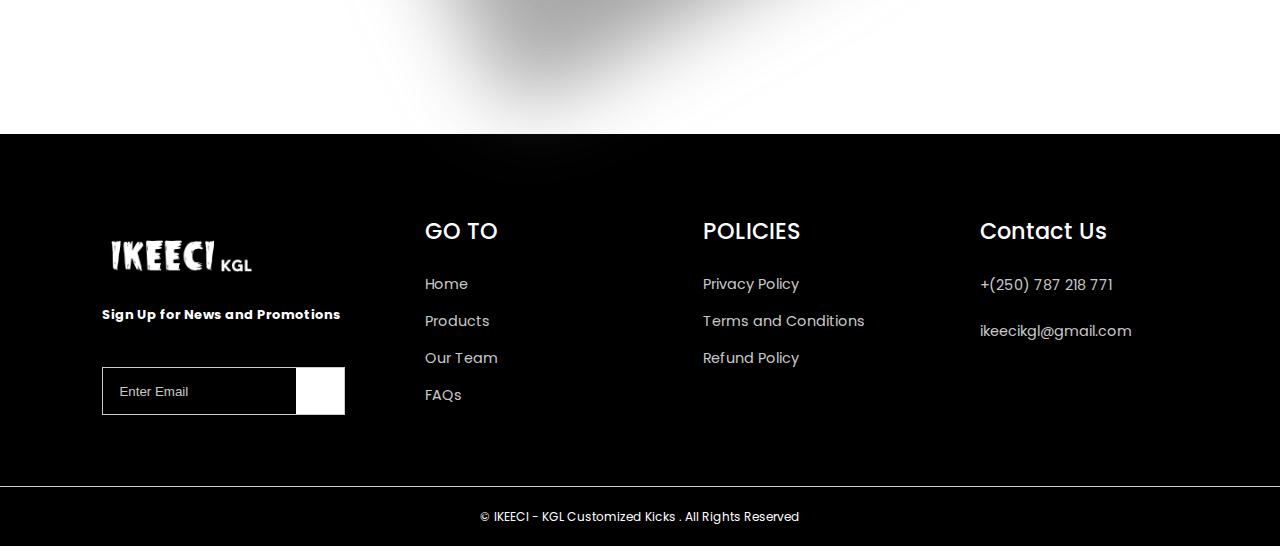
==== commit c42173d9: "Contacts Modification" ====
--- a/index.html
+++ b/index.html
@@ -35,7 +35,7 @@
                 <li><a href="#products">Products</a></li>
                 <li><a href="#why-choose-us">Our Team</a></li>
                 <li><a href="faqs.html">FAQs</a></li>
-                <li><a href="/Contact/index.html" >Contact Us</a></li>
+                <li><a href="contact.html">Contact Us</a></li>
             </ul>
 <!-- 
             <input type="text" id="searchBox" placeholder="Search...">
@@ -44,8 +44,9 @@
             <div id="searchResults"></div> -->
             <div class="icons">
 <!--                 <a><i class="uil uil-search"></i></a> -->
-                <li><a href="cart.html" class="uil uil-shopping-basket" target="_blank"></a></li>
-<!--                 <a><i class="uil uil-user"></i></a> -->
+                <li><a href="#" class="uil uil-shopping-basket"></a></li>
+<!--            <li><a href="cart.html" class="uil uil-shopping-basket" target="_blank"></a></li> -->
+                <!--<a><i class="uil uil-user"></i></a> -->
             </div>
             
             <button id="menu-btn"><i class="uil uil-bars"></i></button>
@@ -69,8 +70,10 @@
                     Acquire Your Own IKEECI From The Number #1 Brand In Town - Our Kicks Are Guaranteed To Give You Wings
                 </p>
                 <div class="cta">
-                    <a href="#products" class="btn btn-primary">See Products</a>
-                    <a href="#" id="show-commercial-btn"><img src="./images/play.png"></a>
+                    <a href="#" id="show-commercial-btn" class="btn btn-primary">See Product Samples</a>
+                    <!-- <a href="#"><img src="./images/play.png"></a> -->
+                    
+                    <!-- <a href="#" id="show-commercial-btn_001" class="btn btn primary">View Sample</a> -->
                 </div>
             </div>
 
@@ -94,6 +97,14 @@
               </div>
         </div>
     </section>
+
+    <!-- Commercial for smaller scren media -->
+    <!-- <section id="commercial_001">
+        <video controls autoplay>
+            <source src="./images/commercial.mp4" type="video/mp4">
+        </video>
+    </section> -->
+
     <!--======================== END OF COMMERCIAL ============================-->
 
 
@@ -109,7 +120,7 @@
                 and we are bringing our brand to almost anywhere a person can think of.
             </p>
 
-            <img src="/images/product.png" alt="">
+            <img src="./images/fireshoes.png" alt="Fire Shoes">
 
             <article>
                 <div class="info">
@@ -146,7 +157,7 @@
                     <h5 style="font-size:medium; color: rgba(0, 0, 0, 0.372); ">Co-Founder & Developer</h5>
                 
                     
-<!--                     <p style="margin-right: 15rem;" >
+<!--                    <p style="margin-right: 15rem;" >
                         <br><b>Shalom Mageza</b> is the lead artist and founder of IKEECI - KGL Customzed Kicks. After completing
                         his first ever pair of custom sneakers in 2020 and posting them, Shalom was bombarded with
                         messages asking how people could get their hands on his shoes. He has now brought them to you
@@ -336,6 +347,24 @@
                 commercial.style.display = "none";
             }
         })
+
+        //open video small media 
+        // open video
+        // const showCommercialBtn_001 = document.querySelector("#show-commercial-btn_001");
+        // const commercial_001 = document.querySelector("#commercial_001");
+        // showCommercialBtn_001.addEventListener('click', () => {
+        //     commercial_001.style.display = "grid";
+        // });
+
+        // // close video
+        // document.body.addEventListener('click', (e) => {
+        //     if(e.target.id === "commercial_001") {
+        //         commercial_001.style.display = "none";
+        //     }
+        // })
+
+
+
     </script>
 </body>
 </html>
--- a/css/style.css
+++ b/css/style.css
@@ -157,7 +157,7 @@
 
 .window-scroll .logo{
   width: 5rem;
-  content: url(images/logo2.png);
+  content: hide;
 }
 
 .window-scroll a{
@@ -625,13 +625,11 @@
   border-top: 1px solid var(--color-light);
 }
 
-/* ========== MEDIA LESS THAN 13 INCHES - DESIGN SIZE ===============*/
-@media screen and (max-width: 1200px) {
-  header .container .info .cta #show-commercial-btn {
+/*========== MEDIA LESS THAN 13 INCHES - DESIGN SIZE ===============*/
+/* @media screen and (max-width: 1200px) {
+  header .container .info .cta .commercial-pictures {
     display: none;
-  }
-
-}
+  } */
 
 /* ==================== MEDIA QUERIES (TABLETS) ===================== */
 @media screen and (max-width: 1024px) {
@@ -732,9 +730,9 @@
     margin-top: 0;
   }
 
-  /* header .container .info .cta #show-commercial-btn {
+  header .container .info .cta #show-commercial-btn {
     display: none;
-  } */
+  }
 
   /* ================== PRODUCTS ================== */
   section#products .container {
@@ -918,3 +916,382 @@
   }
 
 }
+
+/* ========================== CONTACT US FORM ==================================== */
+
+input {
+  outline: none;
+  border: none
+}
+
+textarea {
+  outline: none;
+  border: none
+}
+
+textarea:focus,input:focus {
+  border-color: transparent!important
+}
+
+input:focus::-webkit-input-placeholder {
+  color: transparent
+}
+
+input:focus:-moz-placeholder {
+  color: transparent
+}
+
+input:focus::-moz-placeholder {
+  color: transparent
+}
+
+input:focus:-ms-input-placeholder {
+  color: transparent
+}
+
+textarea:focus::-webkit-input-placeholder {
+  color: transparent
+}
+
+textarea:focus:-moz-placeholder {
+  color: transparent
+}
+
+textarea:focus::-moz-placeholder {
+  color: transparent
+}
+
+textarea:focus:-ms-input-placeholder {
+  color: transparent
+}
+
+input::-webkit-input-placeholder {
+  color: #aaa
+}
+
+input:-moz-placeholder {
+  color: #aaa
+}
+
+input::-moz-placeholder {
+  color: #aaa
+}
+
+input:-ms-input-placeholder {
+  color: #aaa
+}
+
+textarea::-webkit-input-placeholder {
+  color: #aaa
+}
+
+textarea:-moz-placeholder {
+  color: #aaa
+}
+
+textarea::-moz-placeholder {
+  color: #aaa
+}
+
+textarea:-ms-input-placeholder {
+  color: #aaa
+}
+
+button {
+  outline: none!important;
+  border: none;
+  background: 0 0
+}
+
+button:hover {
+  cursor: pointer
+}
+
+iframe {
+  border: none!important
+}
+
+.container-contact100 {
+  width: 100%;
+  display: -webkit-box;
+  display: -webkit-flex;
+  display: -moz-box;
+  display: -ms-flexbox;
+  display: flex;
+  flex-wrap: wrap;
+  justify-content: center;
+  align-items: center;
+}
+
+.wrap-contact100 {
+  width: 1163px;
+  border-radius: 10px;
+  display: -webkit-box;
+  display: -webkit-flex;
+  display: -moz-box;
+  display: -ms-flexbox;
+  display: flex;
+  flex-wrap: wrap;
+  justify-content: space-between;
+  padding: 110px 130px 157px 148px
+}
+
+.contact100-pic {
+  width: 310px;
+  padding-top: 25px
+}
+
+.contact100-pic img {
+  max-width: 100%
+}
+
+.contact100-form {
+  width: 390px
+}
+
+.contact100-form-title {
+  display: block;
+  font-family: Verdana;
+  font-size: 22px;
+  color: #ffffff;
+  line-height: 1.2;
+  text-align: left;
+  padding-bottom: 36px;
+  margin-top: 15px
+}
+
+input.input100 {
+  height: 50px;
+  border-radius: 25px;
+  padding: 0 30px 0 30px
+}
+
+input.input100[name=email] {
+  padding: 0 30px 0 30px
+}
+
+textarea.input100 {
+  min-height: 150px;
+  border-radius: 25px;
+  padding: 14px 30px
+}
+
+.wrap-input100 {
+  position: relative;
+  width: 100%;
+  z-index: 1;
+  margin-bottom: 15px
+}
+
+.input100 {
+  display: block;
+  width: 100%;
+  background: #e6e6e6;
+  font-size: 15px;
+  line-height: 1.5;
+  color: #000000
+}
+
+.focus-input100 {
+  display: block;
+  position: absolute;
+  border-radius: 25px;
+  bottom: 0;
+  left: 0;
+  z-index: -1;
+  width: 100%;
+  height: 100%;
+  box-shadow: 0 0;
+  color: rgba(0, 0, 0, 0.5)
+}
+
+.input100:focus+.focus-input100 {
+  -webkit-animation: anim-shadow .5s ease-in-out forwards;
+  animation: anim-shadow .5s ease-in-out forwards
+}
+
+@-webkit-keyframes anim-shadow {
+  to {
+      box-shadow: 0 0 60px 25px;
+      opacity: 0
+  }
+}
+
+@keyframes anim-shadow {
+  to {
+      box-shadow: 0 0 60px 25px;
+      opacity: 0
+  }
+}
+
+.symbol-input100 {
+  display: -webkit-box;
+  display: -webkit-flex;
+  display: -moz-box;
+  display: -ms-flexbox;
+  display: flex;
+  align-items: center;
+  position: absolute;
+  border-radius: 25px;
+  bottom: 0;
+  left: 0;
+  width: 100%;
+  height: 100%;
+  padding-left: 30px;
+  pointer-events: none;
+  color: #d02d2d;
+  font-size: 15px;
+  -webkit-transition: all .4s;
+  -o-transition: all .4s;
+  -moz-transition: all .4s;
+  transition: all .4s
+}
+
+.input100:focus+.focus-input100+.symbol-input100 {
+  color: #030303;
+  padding-left: 22px
+}
+
+.container-contact100-form-btn {
+  width: 100%;
+  display: -webkit-box;
+  display: -webkit-flex;
+  display: -moz-box;
+  display: -ms-flexbox;
+  display: flex;
+  flex-wrap: wrap;
+  justify-content: center;
+  padding-top: 20px
+}
+
+.contact100-form-btn {
+  width: 100%;
+  height: 50px;
+  border-radius: 25px;
+  background: #7a0b0bbb;
+  font-size: 15px;
+  line-height: 1.5;
+  color: #fff;
+  display: -webkit-box;
+  display: -webkit-flex;
+  display: -moz-box;
+  display: -ms-flexbox;
+  display: flex;
+  justify-content: center;
+  align-items: center;
+  padding: 0 25px;
+  -webkit-transition: all .4s;
+  -o-transition: all .4s;
+  -moz-transition: all .4s;
+  transition: all .4s
+}
+
+.contact100-form-btn:hover {
+  background: #000000
+}
+
+@media(max-width: 1200px) {
+  .contact100-pic {
+      width:33.5%
+  }
+
+  .contact100-form {
+      width: 44%
+  }
+}
+
+@media(max-width: 992px) {
+  .wrap-contact100 {
+      padding:110px 80px 157px 90px
+  }
+
+  .contact100-pic {
+      width: 35%
+  }
+
+  .contact100-form {
+      width: 55%
+  }
+}
+
+@media(max-width: 768px) {
+  .wrap-contact100 {
+      padding:110px 80px 157px
+  }
+
+  .contact100-pic {
+      display: none
+  }
+
+  .contact100-form {
+      width: 100%
+  }
+}
+
+@media(max-width: 576px) {
+  .wrap-contact100 {
+      padding:110px 15px 157px
+  }
+}
+
+.validate-input {
+  position: relative
+}
+
+.alert-validate::before {
+  content: attr(data-validate);
+  position: absolute;
+  max-width: 70%;
+  background-color: #fff;
+  border: 1px solid #c80000;
+  border-radius: 13px;
+  padding: 4px 25px 4px 10px;
+  top: 50%;
+  -webkit-transform: translateY(-50%);
+  -moz-transform: translateY(-50%);
+  -ms-transform: translateY(-50%);
+  -o-transform: translateY(-50%);
+  transform: translateY(-50%);
+  right: 8px;
+  pointer-events: none;
+  color: #c80000;
+  font-size: 13px;
+  line-height: 1.4;
+  text-align: left;
+  visibility: hidden;
+  opacity: 0;
+  -webkit-transition: opacity .4s;
+  -o-transition: opacity .4s;
+  -moz-transition: opacity .4s;
+  transition: opacity .4s
+}
+
+.alert-validate::after {
+  content: "\f06a";
+  display: block;
+  position: absolute;
+  color: #c80000;
+  font-size: 15px;
+  top: 50%;
+  -webkit-transform: translateY(-50%);
+  -moz-transform: translateY(-50%);
+  -ms-transform: translateY(-50%);
+  -o-transform: translateY(-50%);
+  transform: translateY(-50%);
+  right: 13px
+}
+
+.alert-validate:hover:before {
+  visibility: visible;
+  opacity: 1
+}
+
+@media(max-width: 992px) {
+  .alert-validate::before {
+      visibility:visible;
+      opacity: 1
+  }
+}
+
+
+
